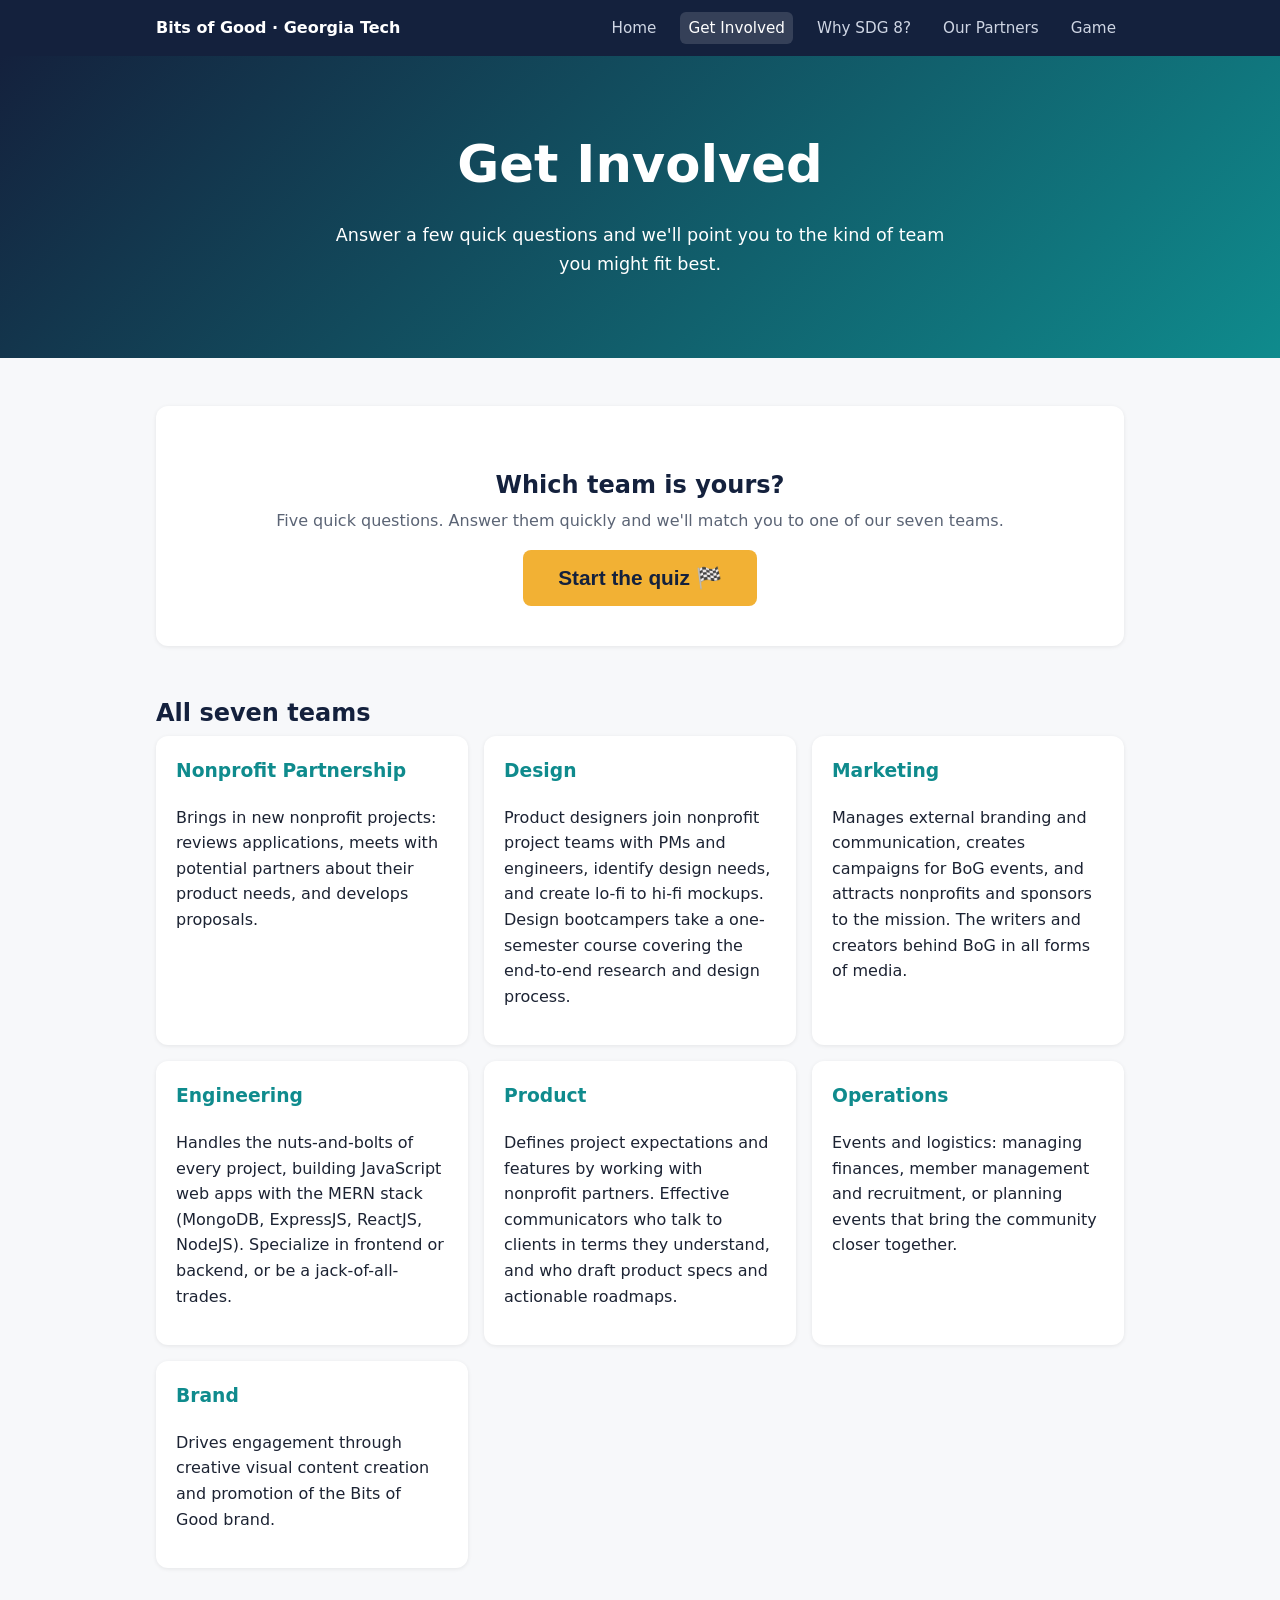
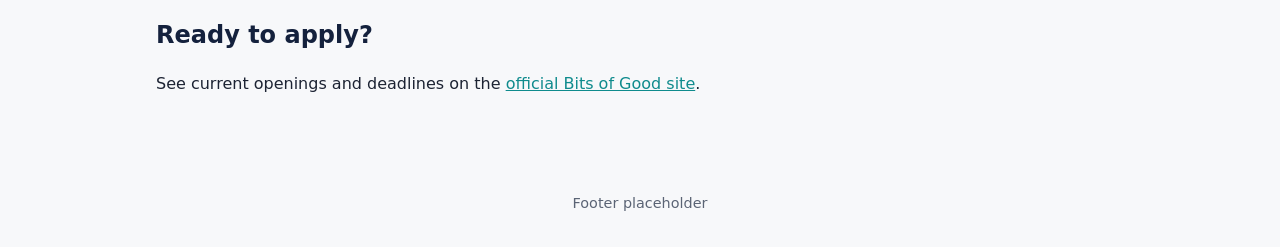
==== get-involved.html @ ae55c81c "Scaffolding and Initial Quiz Feature" ====
<!DOCTYPE html>
<html lang="en"><head><meta charset="utf-8"><meta name="viewport" content="width=device-width,initial-scale=1">
<title>Get Involved | Bits of Good @ Georgia Tech</title><link rel="stylesheet" href="style.css"></head>
<body><header><nav><a class="brand" href="index.html">Bits of Good · Georgia Tech</a><a href="index.html">Home</a><a href="get-involved.html" class="active">Get Involved</a><a href="why-sdg8.html">Why SDG 8?</a><a href="partners.html">Our Partners</a><a href="game.html">Game</a></nav></header>
<div class="hero"><h1>Get Involved</h1><p>Answer a few quick questions and we'll point you to the kind of team you might fit best.</p></div>
<main><section class="quiz-start"><div class="card start-card"><h2>Which team is yours?</h2>
<p class="sub">Five quick questions. Answer them quickly and we&#39;ll match you to one of our seven teams.</p>
<button class="btn big-btn" id="quiz-start" type="button">Start the quiz 🏁</button></div></section>
<section><h2>All seven teams</h2><div class="grid" id="team-list"></div></section>
<section><h2>Ready to apply?</h2><p>See current openings and deadlines on the <a href="https://bitsofgood.org/">official Bits of Good site</a>.</p></section></main>
<footer>Footer placeholder</footer>
<script src="script.js"></script></body></html>
---- style.css ----
:root{--navy:#14213d;--teal:#0f8b8d;--gold:#f2b134;--bg:#f7f8fa;--ink:#1c2333;--muted:#5b6475;--card:#fff}
*{box-sizing:border-box}
body{margin:0;font-family:system-ui,-apple-system,"Segoe UI",Roboto,sans-serif;color:var(--ink);background:var(--bg);line-height:1.6}
a{color:var(--teal)}
header{background:var(--navy);position:sticky;top:0;z-index:10}
nav{max-width:1000px;margin:auto;display:flex;flex-wrap:wrap;align-items:center;gap:.25rem 1rem;padding:.75rem 1rem}
nav .brand{color:#fff;font-weight:700;margin-right:auto;text-decoration:none}
nav a:not(.brand){color:#cfd6e4;text-decoration:none;padding:.25rem .5rem;border-radius:6px;font-size:.95rem}
nav a:not(.brand):hover,nav a.active{color:#fff;background:rgba(255,255,255,.14)}
main{max-width:1000px;margin:auto;padding:0 1rem 3rem}
.hero{background:linear-gradient(135deg,var(--navy),var(--teal));color:#fff;padding:4rem 1rem;text-align:center}
.hero h1{margin:.2rem 0;font-size:clamp(2rem,5vw,3.2rem)}
.hero p{max-width:640px;margin:1rem auto;font-size:1.1rem}
.tag{display:inline-block;background:var(--gold);color:var(--navy);font-weight:700;font-size:.8rem;padding:.2rem .7rem;border-radius:99px}
section{margin-top:3rem}
h2{color:var(--navy);margin-bottom:.25rem}
.sub{color:var(--muted);margin-top:0}
.grid{display:grid;grid-template-columns:repeat(auto-fit,minmax(260px,1fr));gap:1rem}
.card{background:var(--card);border-radius:12px;padding:1.25rem;box-shadow:0 1px 4px rgba(0,0,0,.08)}
.card h3{margin-top:0;color:var(--teal)}
.btn{display:inline-block;background:var(--gold);color:var(--navy);font-weight:700;border:0;border-radius:8px;padding:.7rem 1.3rem;text-decoration:none;cursor:pointer;font-size:1rem}
.btn:hover{filter:brightness(.95)}
.btn.secondary{background:var(--navy);color:#fff}
.stats{display:flex;flex-wrap:wrap;gap:2rem;align-items:center;justify-content:center}
.big{font-size:3.5rem;font-weight:800;color:var(--teal);line-height:1}
.pie{width:180px;height:180px;border-radius:50%;background:conic-gradient(var(--teal) 0 56%,#d9dee8 56% 100%)}
.legend{font-size:.9rem;color:var(--muted)}
.video{aspect-ratio:16/9;background:var(--navy);color:#fff;border-radius:12px;display:grid;place-items:center;text-align:center}
.video iframe{width:100%;height:100%;border:0;border-radius:12px}
.quiz fieldset{border:0;padding:0;margin:0 0 1rem}
.quiz legend{font-weight:700;margin-bottom:.4rem}
.quiz label{display:block;padding:.45rem .7rem;border:1px solid #d9dee8;border-radius:8px;margin:.3rem 0;cursor:pointer;background:#fff}
.quiz label:hover{border-color:var(--teal)}
.result{margin-top:1rem;padding:1rem;border-left:5px solid var(--gold);background:#fff8e6;border-radius:8px}
.hidden{display:none}
.tbd{color:#9a6b00;font-style:italic}
footer{text-align:center;color:var(--muted);padding:2rem 1rem;font-size:.9rem}
.game-opts button{display:block;width:100%;text-align:left;margin:.4rem 0;padding:.7rem;border:1px solid #d9dee8;border-radius:8px;background:#fff;font-size:1rem;cursor:pointer}
.game-opts button:hover{border-color:var(--teal)}
.game-opts button.right{background:#d8f3e7;border-color:#2a9d6f}
.game-opts button.wrong{background:#fde1e1;border-color:#d64545}

/* Race quiz */
.start-card{text-align:center;padding:2.5rem 1.5rem}
.big-btn{font-size:1.3rem;padding:1rem 2.2rem;animation:pulse 1.8s ease-in-out infinite}
@keyframes pulse{50%{transform:scale(1.06)}}
.race{position:fixed;inset:0;z-index:100;display:flex;flex-direction:column;color:#fff;overflow:auto;
  background:repeating-linear-gradient(90deg,transparent 0 80px,rgba(255,255,255,.05) 80px 84px),linear-gradient(160deg,#0b1226,var(--navy) 50%,#0b5c5e);
  background-size:84px 100%,100% 100%;animation:road 1.2s linear infinite}
@keyframes road{to{background-position:-84px 0,0 0}}
.race.hidden{display:none}
.race-close{position:absolute;top:1rem;right:1rem;z-index:2;background:rgba(255,255,255,.15);color:#fff;border:0;border-radius:50%;width:2.5rem;height:2.5rem;font-size:1.1rem;cursor:pointer}
.race-track{position:relative;height:10px;background:rgba(255,255,255,.2);border-radius:99px;margin:1.6rem 5rem 0 1.5rem}
.race-fill{height:100%;width:0;background:var(--gold);border-radius:99px;transition:width .5s ease}
.race-car{position:absolute;top:-1.1rem;left:0;font-size:1.8rem;transform:translateX(-50%);transition:left .5s ease}
.race-flag{position:absolute;right:-2.2rem;top:-1rem;font-size:1.6rem}
.race-stage{flex:1;display:grid;place-items:center;padding:2rem 1rem}
.zoom-card{width:min(900px,100%);text-align:center;animation:zoomIn .55s cubic-bezier(.2,.9,.3,1.2) both}
.zoom-card.zoom-out{animation:zoomOut .4s ease-in forwards}
@keyframes zoomIn{from{transform:scale(.3);opacity:0;filter:blur(8px)}to{transform:scale(1);opacity:1;filter:blur(0)}}
@keyframes zoomOut{to{transform:scale(1.8);opacity:0;filter:blur(6px)}}
.q-count{color:var(--gold);font-weight:700;letter-spacing:.08em;text-transform:uppercase;font-size:.9rem}
.zoom-card h2{color:#fff;font-size:clamp(1.8rem,5vw,3.2rem);line-height:1.15;margin:.6rem 0 2rem}
.q-opts{display:grid;grid-template-columns:repeat(auto-fit,minmax(240px,1fr));gap:1rem}
.q-opt{display:flex;align-items:center;gap:.8rem;text-align:left;font-size:1.15rem;color:#fff;background:rgba(255,255,255,.1);border:2px solid rgba(255,255,255,.25);border-radius:14px;padding:1.1rem;cursor:pointer;transition:transform .15s,background .15s,border-color .15s}
.q-opt:hover{transform:translateY(-4px) scale(1.03);background:rgba(255,255,255,.2);border-color:var(--gold)}
.q-opt.chosen{background:var(--gold);color:var(--navy);border-color:var(--gold);transform:scale(1.05)}
.q-key{flex:none;display:grid;place-items:center;width:2rem;height:2rem;border-radius:8px;background:var(--gold);color:var(--navy);font-weight:800}
.q-opt.chosen .q-key{background:var(--navy);color:var(--gold)}
.result-card p{font-size:1.15rem;max-width:700px;margin:.5rem auto}
.runner-up{color:#cfd6e4;font-size:1rem!important}
.result-actions{margin-top:1.8rem;display:flex;gap:1rem;justify-content:center;flex-wrap:wrap}
.result-actions .btn.secondary{background:#fff;color:var(--navy)}
@media (prefers-reduced-motion:reduce){.race,.big-btn{animation:none}.zoom-card{animation:none}.zoom-card.zoom-out{animation:none;opacity:0}}
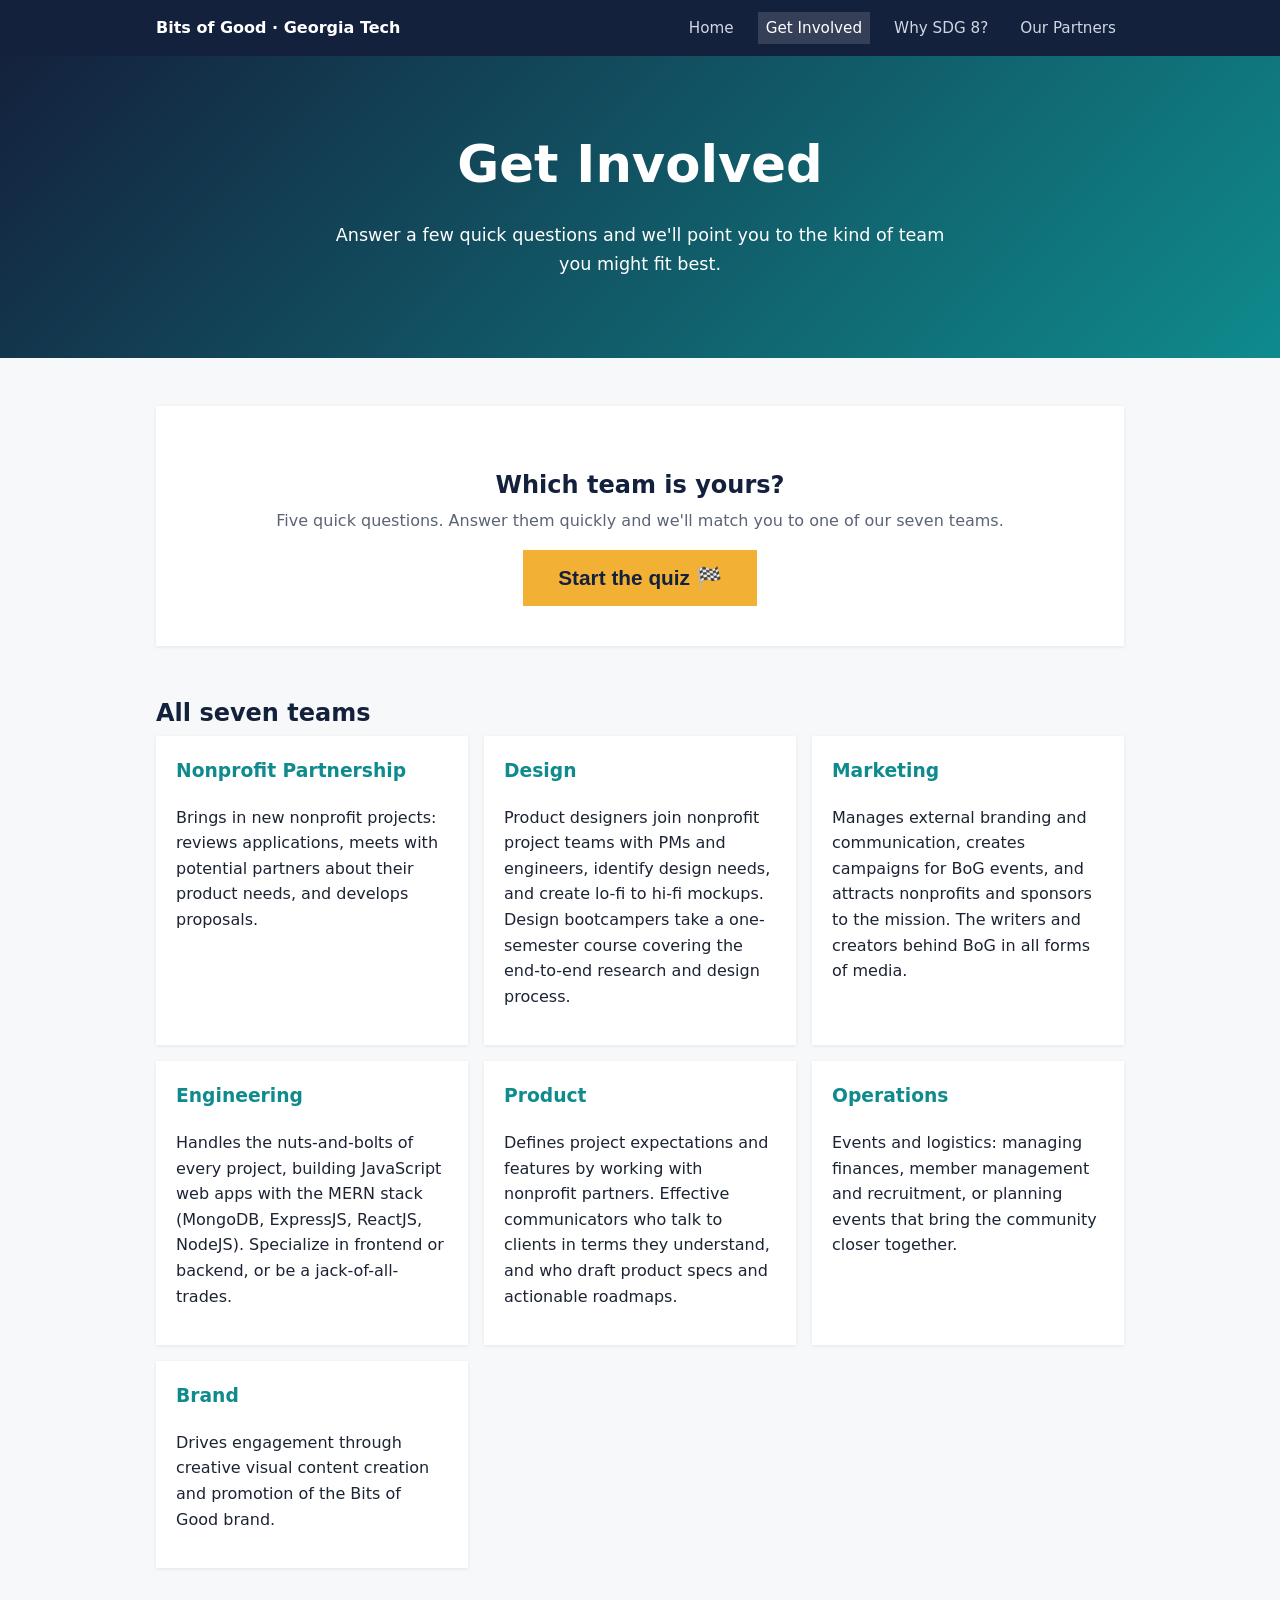
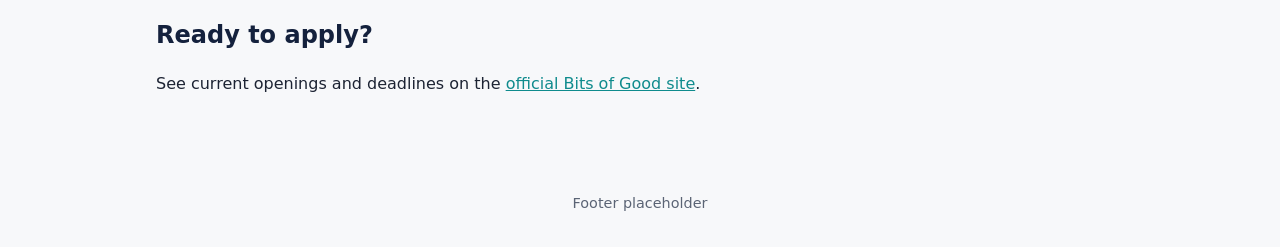
==== commit df900e2a: "Home page updates" ====
--- a/get-involved.html
+++ b/get-involved.html
@@ -1,7 +1,7 @@
 <!DOCTYPE html>
 <html lang="en"><head><meta charset="utf-8"><meta name="viewport" content="width=device-width,initial-scale=1">
 <title>Get Involved | Bits of Good @ Georgia Tech</title><link rel="stylesheet" href="style.css"></head>
-<body><header><nav><a class="brand" href="index.html">Bits of Good · Georgia Tech</a><a href="index.html">Home</a><a href="get-involved.html" class="active">Get Involved</a><a href="why-sdg8.html">Why SDG 8?</a><a href="partners.html">Our Partners</a><a href="game.html">Game</a></nav></header>
+<body><header><nav><a class="brand" href="index.html">Bits of Good · Georgia Tech</a><a href="index.html">Home</a><a href="get-involved.html" class="active">Get Involved</a><a href="why-sdg8.html">Why SDG 8?</a><a href="partners.html">Our Partners</a></nav></header>
 <div class="hero"><h1>Get Involved</h1><p>Answer a few quick questions and we'll point you to the kind of team you might fit best.</p></div>
 <main><section class="quiz-start"><div class="card start-card"><h2>Which team is yours?</h2>
 <p class="sub">Five quick questions. Answer them quickly and we&#39;ll match you to one of our seven teams.</p>
--- a/style.css
+++ b/style.css
@@ -5,37 +5,37 @@
 header{background:var(--navy);position:sticky;top:0;z-index:10}
 nav{max-width:1000px;margin:auto;display:flex;flex-wrap:wrap;align-items:center;gap:.25rem 1rem;padding:.75rem 1rem}
 nav .brand{color:#fff;font-weight:700;margin-right:auto;text-decoration:none}
-nav a:not(.brand){color:#cfd6e4;text-decoration:none;padding:.25rem .5rem;border-radius:6px;font-size:.95rem}
+nav a:not(.brand){color:#cfd6e4;text-decoration:none;padding:.25rem .5rem;font-size:.95rem}
 nav a:not(.brand):hover,nav a.active{color:#fff;background:rgba(255,255,255,.14)}
 main{max-width:1000px;margin:auto;padding:0 1rem 3rem}
 .hero{background:linear-gradient(135deg,var(--navy),var(--teal));color:#fff;padding:4rem 1rem;text-align:center}
 .hero h1{margin:.2rem 0;font-size:clamp(2rem,5vw,3.2rem)}
 .hero p{max-width:640px;margin:1rem auto;font-size:1.1rem}
-.tag{display:inline-block;background:var(--gold);color:var(--navy);font-weight:700;font-size:.8rem;padding:.2rem .7rem;border-radius:99px}
+.tag{display:inline-block;background:var(--gold);color:var(--navy);font-weight:700;font-size:.8rem;padding:.2rem .7rem}
 section{margin-top:3rem}
 h2{color:var(--navy);margin-bottom:.25rem}
 .sub{color:var(--muted);margin-top:0}
 .grid{display:grid;grid-template-columns:repeat(auto-fit,minmax(260px,1fr));gap:1rem}
-.card{background:var(--card);border-radius:12px;padding:1.25rem;box-shadow:0 1px 4px rgba(0,0,0,.08)}
+.card{background:var(--card);padding:1.25rem;box-shadow:0 1px 4px rgba(0,0,0,.08)}
 .card h3{margin-top:0;color:var(--teal)}
-.btn{display:inline-block;background:var(--gold);color:var(--navy);font-weight:700;border:0;border-radius:8px;padding:.7rem 1.3rem;text-decoration:none;cursor:pointer;font-size:1rem}
+.btn{display:inline-block;background:var(--gold);color:var(--navy);font-weight:700;border:0;padding:.7rem 1.3rem;text-decoration:none;cursor:pointer;font-size:1rem}
 .btn:hover{filter:brightness(.95)}
 .btn.secondary{background:var(--navy);color:#fff}
 .stats{display:flex;flex-wrap:wrap;gap:2rem;align-items:center;justify-content:center}
 .big{font-size:3.5rem;font-weight:800;color:var(--teal);line-height:1}
-.pie{width:180px;height:180px;border-radius:50%;background:conic-gradient(var(--teal) 0 56%,#d9dee8 56% 100%)}
+.pie{width:180px;height:180px;background:conic-gradient(var(--teal) 0 56%,#d9dee8 56% 100%)}
 .legend{font-size:.9rem;color:var(--muted)}
-.video{aspect-ratio:16/9;background:var(--navy);color:#fff;border-radius:12px;display:grid;place-items:center;text-align:center}
-.video iframe{width:100%;height:100%;border:0;border-radius:12px}
+.video{aspect-ratio:16/9;background:var(--navy);color:#fff;display:grid;place-items:center;text-align:center}
+.video iframe{width:100%;height:100%;border:0}
 .quiz fieldset{border:0;padding:0;margin:0 0 1rem}
 .quiz legend{font-weight:700;margin-bottom:.4rem}
-.quiz label{display:block;padding:.45rem .7rem;border:1px solid #d9dee8;border-radius:8px;margin:.3rem 0;cursor:pointer;background:#fff}
+.quiz label{display:block;padding:.45rem .7rem;border:1px solid #d9dee8;margin:.3rem 0;cursor:pointer;background:#fff}
 .quiz label:hover{border-color:var(--teal)}
-.result{margin-top:1rem;padding:1rem;border-left:5px solid var(--gold);background:#fff8e6;border-radius:8px}
+.result{margin-top:1rem;padding:1rem;border-left:5px solid var(--gold);background:#fff8e6}
 .hidden{display:none}
 .tbd{color:#9a6b00;font-style:italic}
 footer{text-align:center;color:var(--muted);padding:2rem 1rem;font-size:.9rem}
-.game-opts button{display:block;width:100%;text-align:left;margin:.4rem 0;padding:.7rem;border:1px solid #d9dee8;border-radius:8px;background:#fff;font-size:1rem;cursor:pointer}
+.game-opts button{display:block;width:100%;text-align:left;margin:.4rem 0;padding:.7rem;border:1px solid #d9dee8;background:#fff;font-size:1rem;cursor:pointer}
 .game-opts button:hover{border-color:var(--teal)}
 .game-opts button.right{background:#d8f3e7;border-color:#2a9d6f}
 .game-opts button.wrong{background:#fde1e1;border-color:#d64545}
@@ -49,9 +49,9 @@
   background-size:84px 100%,100% 100%;animation:road 1.2s linear infinite}
 @keyframes road{to{background-position:-84px 0,0 0}}
 .race.hidden{display:none}
-.race-close{position:absolute;top:1rem;right:1rem;z-index:2;background:rgba(255,255,255,.15);color:#fff;border:0;border-radius:50%;width:2.5rem;height:2.5rem;font-size:1.1rem;cursor:pointer}
-.race-track{position:relative;height:10px;background:rgba(255,255,255,.2);border-radius:99px;margin:1.6rem 5rem 0 1.5rem}
-.race-fill{height:100%;width:0;background:var(--gold);border-radius:99px;transition:width .5s ease}
+.race-close{position:absolute;top:1rem;right:1rem;z-index:2;background:rgba(255,255,255,.15);color:#fff;border:0;width:2.5rem;height:2.5rem;font-size:1.1rem;cursor:pointer}
+.race-track{position:relative;height:10px;background:rgba(255,255,255,.2);margin:1.6rem 5rem 0 1.5rem}
+.race-fill{height:100%;width:0;background:var(--gold);transition:width .5s ease}
 .race-car{position:absolute;top:-1.1rem;left:0;font-size:1.8rem;transform:translateX(-50%);transition:left .5s ease}
 .race-flag{position:absolute;right:-2.2rem;top:-1rem;font-size:1.6rem}
 .race-stage{flex:1;display:grid;place-items:center;padding:2rem 1rem}
@@ -62,13 +62,50 @@
 .q-count{color:var(--gold);font-weight:700;letter-spacing:.08em;text-transform:uppercase;font-size:.9rem}
 .zoom-card h2{color:#fff;font-size:clamp(1.8rem,5vw,3.2rem);line-height:1.15;margin:.6rem 0 2rem}
 .q-opts{display:grid;grid-template-columns:repeat(auto-fit,minmax(240px,1fr));gap:1rem}
-.q-opt{display:flex;align-items:center;gap:.8rem;text-align:left;font-size:1.15rem;color:#fff;background:rgba(255,255,255,.1);border:2px solid rgba(255,255,255,.25);border-radius:14px;padding:1.1rem;cursor:pointer;transition:transform .15s,background .15s,border-color .15s}
+.q-opt{display:flex;align-items:center;gap:.8rem;text-align:left;font-size:1.15rem;color:#fff;background:rgba(255,255,255,.1);border:2px solid rgba(255,255,255,.25);padding:1.1rem;cursor:pointer;transition:transform .15s,background .15s,border-color .15s}
 .q-opt:hover{transform:translateY(-4px) scale(1.03);background:rgba(255,255,255,.2);border-color:var(--gold)}
 .q-opt.chosen{background:var(--gold);color:var(--navy);border-color:var(--gold);transform:scale(1.05)}
-.q-key{flex:none;display:grid;place-items:center;width:2rem;height:2rem;border-radius:8px;background:var(--gold);color:var(--navy);font-weight:800}
+.q-key{flex:none;display:grid;place-items:center;width:2rem;height:2rem;background:var(--gold);color:var(--navy);font-weight:800}
 .q-opt.chosen .q-key{background:var(--navy);color:var(--gold)}
 .result-card p{font-size:1.15rem;max-width:700px;margin:.5rem auto}
 .runner-up{color:#cfd6e4;font-size:1rem!important}
 .result-actions{margin-top:1.8rem;display:flex;gap:1rem;justify-content:center;flex-wrap:wrap}
 .result-actions .btn.secondary{background:#fff;color:var(--navy)}
 @media (prefers-reduced-motion:reduce){.race,.big-btn{animation:none}.zoom-card{animation:none}.zoom-card.zoom-out{animation:none;opacity:0}}
+
+/* Home scroll effects */
+.hero-fx{position:relative;overflow:hidden;min-height:80vh;display:grid;place-items:center}
+.hero-inner{position:relative;z-index:1;width:100%}
+.blob{position:absolute;filter:blur(40px);opacity:.5;animation:float 8s ease-in-out infinite}
+.b1{width:340px;height:340px;background:var(--gold);top:-60px;left:-80px}
+.b2{width:280px;height:280px;background:#3ad0c9;bottom:-40px;right:-40px;animation-delay:-3s}
+.b3{width:180px;height:180px;background:#fff;top:35%;left:55%;opacity:.25;animation-delay:-5s}
+@keyframes float{50%{margin-top:30px;margin-left:20px}}
+.reveal{opacity:0;transform:translateY(50px);transition:opacity .7s ease var(--d,0s),transform .7s cubic-bezier(.2,.8,.3,1) var(--d,0s)}
+.reveal.from-left{transform:translateX(-80px)}
+.reveal.from-right{transform:translateX(80px)}
+.reveal.in{opacity:1;transform:none}
+.dual{display:grid;grid-template-columns:1fr 1fr;gap:2.5rem}
+.thread{position:relative;padding-left:1.8rem}
+.thread .card{margin-bottom:1rem}
+.thread-title{margin:0 0 1rem;font-size:1.4rem;color:var(--navy)}
+.timeline{position:absolute;left:0;top:.5rem;bottom:.5rem;width:5px;background:#d9dee8}
+.timeline-fill{width:100%;height:0}
+.thread-students .timeline-fill{background:var(--gold)}
+.thread-nonprofits .timeline-fill{background:var(--teal)}
+.thread-students .card h3{color:#b07a00}
+.merge{margin-top:1.5rem;text-align:center;color:#fff;padding:1.8rem 1rem;background:linear-gradient(90deg,#c58b00,var(--navy) 50%,var(--teal));display:grid;gap:.3rem;font-size:1.15rem}
+.merge span{opacity:.85;font-size:1rem}
+@media (max-width:700px){.dual{grid-template-columns:1fr}}
+.path{text-align:center;background:linear-gradient(135deg,var(--navy),var(--teal));color:#fff;padding:3rem 1.5rem}
+.path h2{color:#fff}.path .sub{color:#d6e6ee}
+.video-scale{transform:scale(.8);transition:transform .1s linear}
+@media (prefers-reduced-motion:reduce){.blob{animation:none}.reveal,.reveal.from-left,.reveal.from-right{opacity:1;transform:none;transition:none}}
+
+/* Keep circles circular */
+.pie,.blob,.step-num{border-radius:50%}
+
+.hero .wordmark{font-family:Outfit,"Avenir Next",system-ui,sans-serif;font-weight:500;font-size:clamp(2.5rem,16vw,14rem);white-space:nowrap;letter-spacing:-.02em;line-height:1;margin:1.4rem 0 1rem;text-align:center;color:#fff}
+.hero-sub{font-size:clamp(1.3rem,3vw,1.9rem)!important;font-weight:600;line-height:1.3}
+.dot-i{position:relative;display:inline-block}
+.dot-i::before{content:"";position:absolute;left:50%;top:.02em;width:.15em;height:.15em;background:#f0a04b;transform:translateX(-50%)}
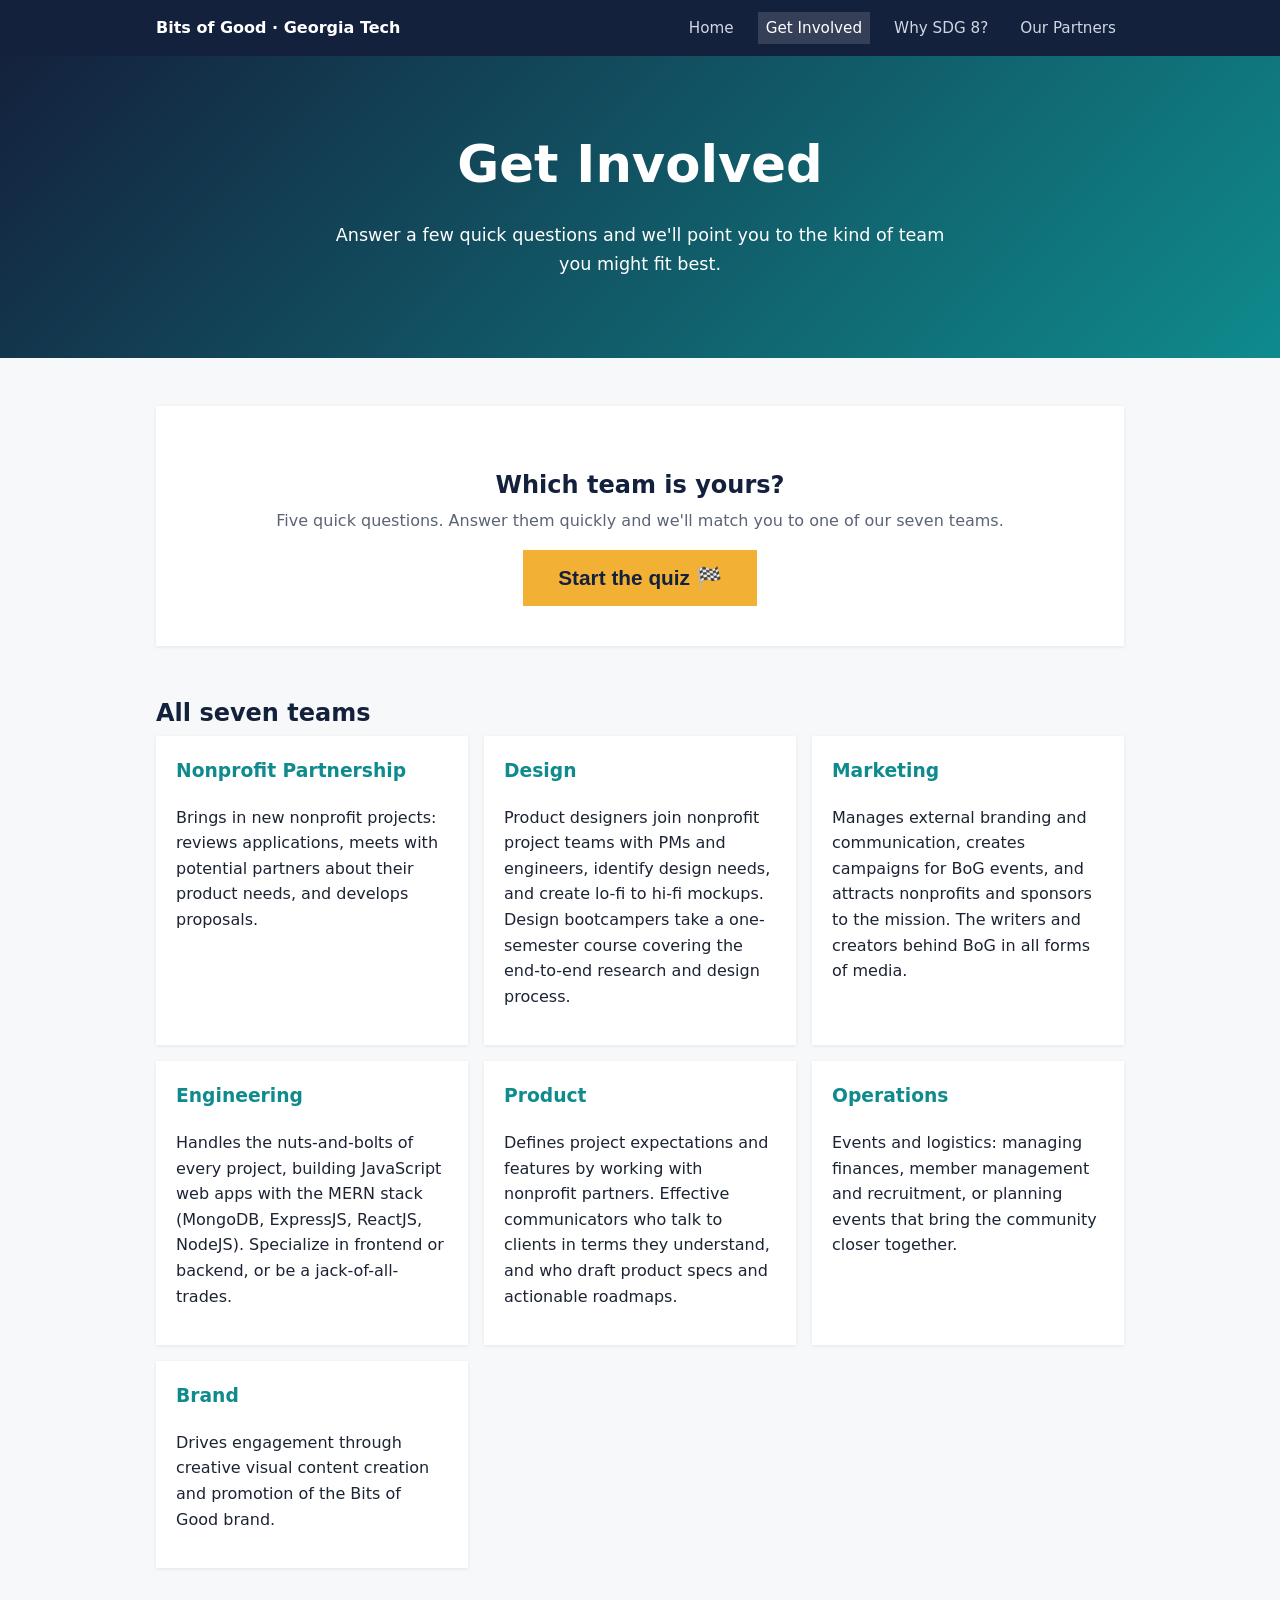
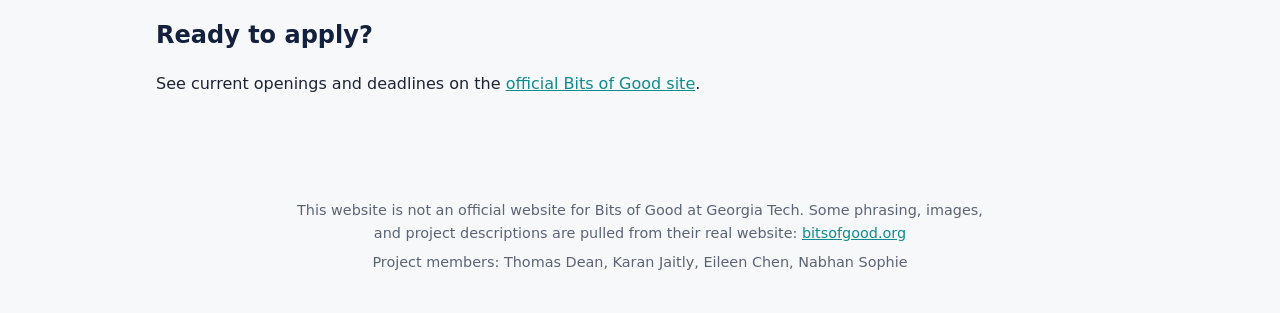
==== commit 332b350a: "Add images and footer" ====
--- a/get-involved.html
+++ b/get-involved.html
@@ -8,5 +8,8 @@
 <button class="btn big-btn" id="quiz-start" type="button">Start the quiz 🏁</button></div></section>
 <section><h2>All seven teams</h2><div class="grid" id="team-list"></div></section>
 <section><h2>Ready to apply?</h2><p>See current openings and deadlines on the <a href="https://bitsofgood.org/">official Bits of Good site</a>.</p></section></main>
-<footer>Footer placeholder</footer>
+<footer>
+<p>This website is not an official website for Bits of Good at Georgia Tech. Some phrasing, images, and project descriptions are pulled from their real website: <a href="https://bitsofgood.org/">bitsofgood.org</a></p>
+<p>Project members: Thomas Dean, Karan Jaitly, Eileen Chen, Nabhan Sophie</p>
+</footer>
 <script src="script.js"></script></body></html>
--- a/style.css
+++ b/style.css
@@ -16,6 +16,9 @@
 h2{color:var(--navy);margin-bottom:.25rem}
 .sub{color:var(--muted);margin-top:0}
 .grid{display:grid;grid-template-columns:repeat(auto-fit,minmax(260px,1fr));gap:1rem}
+#partner-logos{margin-top:1.5rem}
+.logo-row{display:flex;flex-wrap:wrap;align-items:center;justify-content:center;gap:1rem 2rem;background:var(--card);padding:1rem 1.5rem;box-shadow:0 1px 4px rgba(0,0,0,.08)}
+.logo-row img{height:72px;width:auto;max-width:130px;object-fit:contain}
 .card{background:var(--card);padding:1.25rem;box-shadow:0 1px 4px rgba(0,0,0,.08)}
 .card h3{margin-top:0;color:var(--teal)}
 .btn{display:inline-block;background:var(--gold);color:var(--navy);font-weight:700;border:0;padding:.7rem 1.3rem;text-decoration:none;cursor:pointer;font-size:1rem}
@@ -35,6 +38,7 @@
 .hidden{display:none}
 .tbd{color:#9a6b00;font-style:italic}
 footer{text-align:center;color:var(--muted);padding:2rem 1rem;font-size:.9rem}
+footer p{max-width:700px;margin:.4rem auto}
 .game-opts button{display:block;width:100%;text-align:left;margin:.4rem 0;padding:.7rem;border:1px solid #d9dee8;background:#fff;font-size:1rem;cursor:pointer}
 .game-opts button:hover{border-color:var(--teal)}
 .game-opts button.right{background:#d8f3e7;border-color:#2a9d6f}
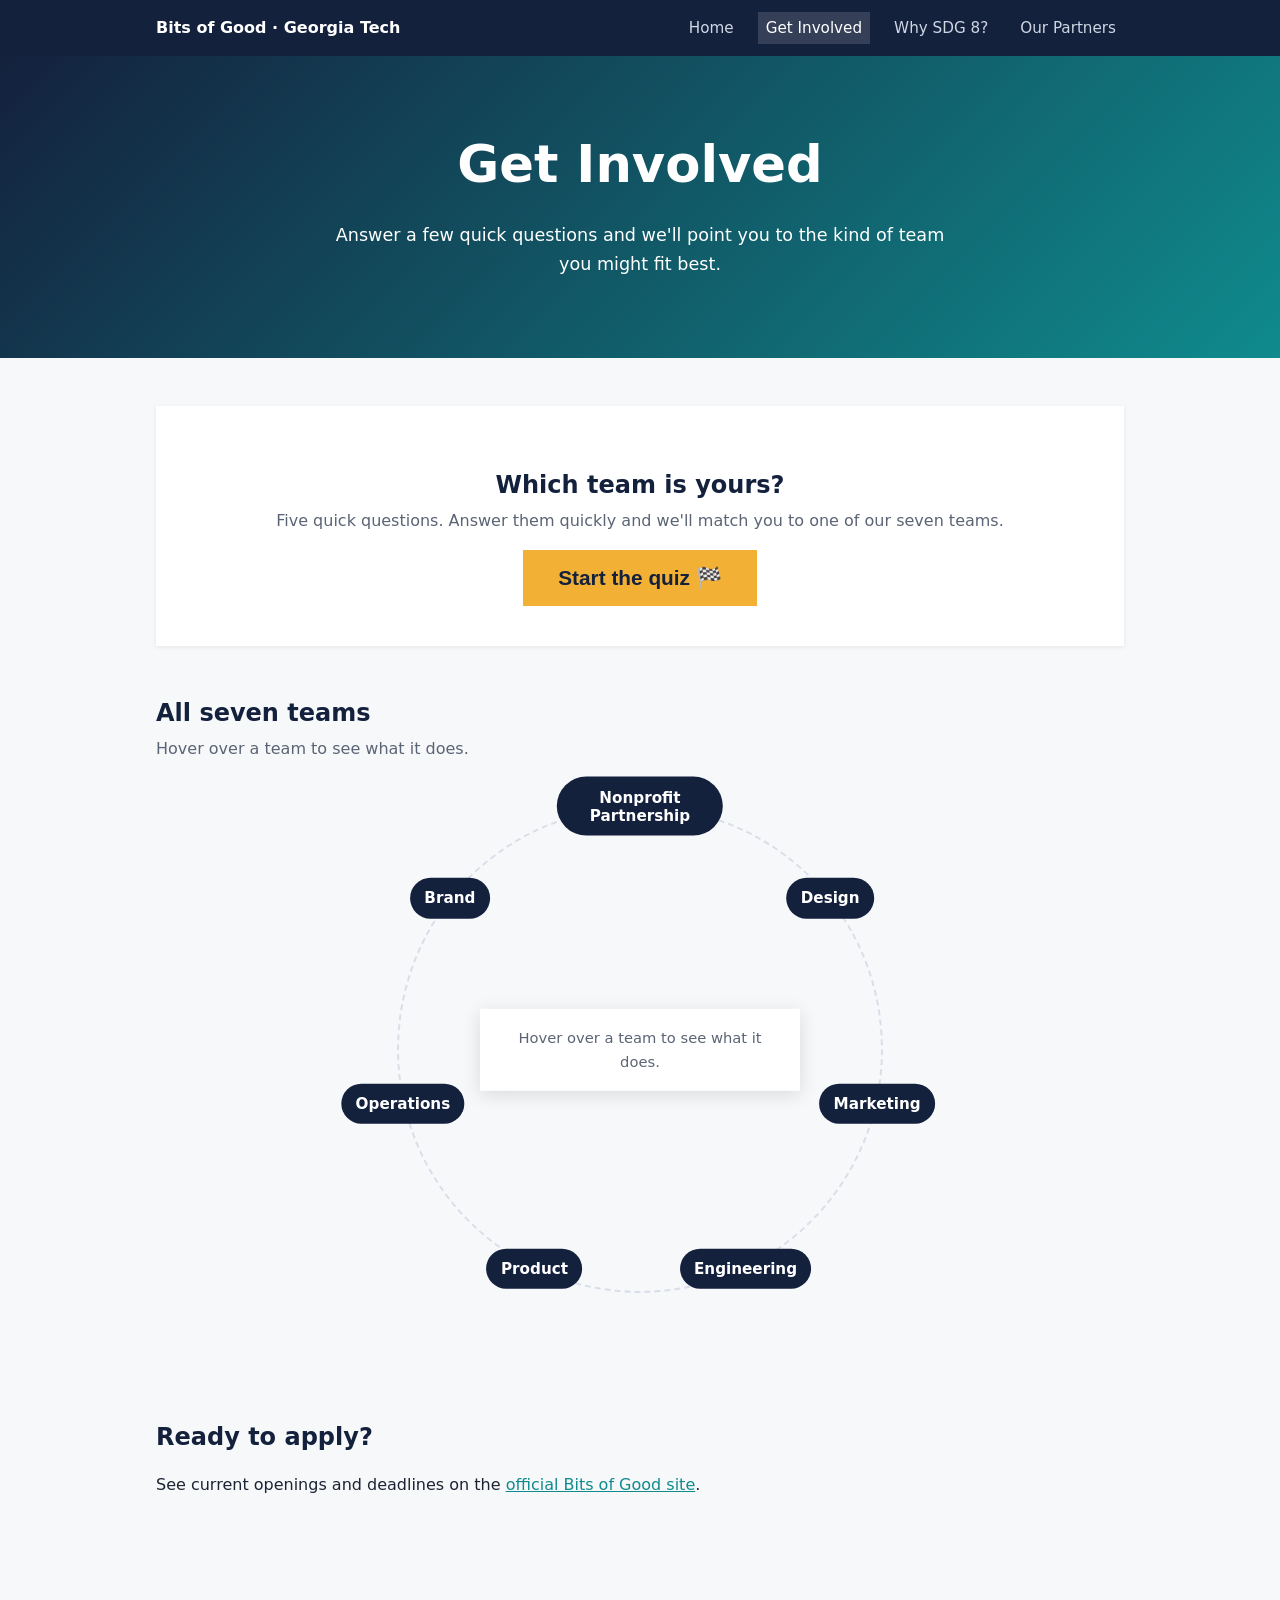
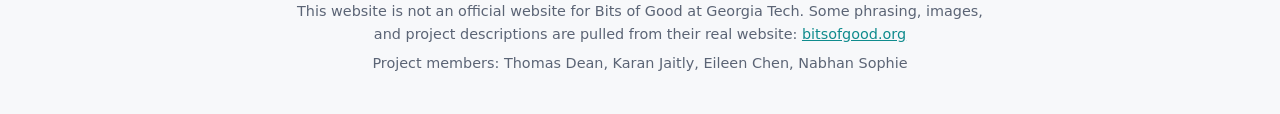
==== commit 081c45d9: "ring for roles" ====
--- a/get-involved.html
+++ b/get-involved.html
@@ -6,7 +6,7 @@
 <main><section class="quiz-start"><div class="card start-card"><h2>Which team is yours?</h2>
 <p class="sub">Five quick questions. Answer them quickly and we&#39;ll match you to one of our seven teams.</p>
 <button class="btn big-btn" id="quiz-start" type="button">Start the quiz 🏁</button></div></section>
-<section><h2>All seven teams</h2><div class="grid" id="team-list"></div></section>
+<section><h2>All seven teams</h2><p class="sub">Hover over a team to see what it does.</p><div class="team-wheel" id="team-list"></div></section>
 <section><h2>Ready to apply?</h2><p>See current openings and deadlines on the <a href="https://bitsofgood.org/">official Bits of Good site</a>.</p></section></main>
 <footer>
 <p>This website is not an official website for Bits of Good at Georgia Tech. Some phrasing, images, and project descriptions are pulled from their real website: <a href="https://bitsofgood.org/">bitsofgood.org</a></p>
--- a/style.css
+++ b/style.css
@@ -75,7 +75,35 @@
 .runner-up{color:#cfd6e4;font-size:1rem!important}
 .result-actions{margin-top:1.8rem;display:flex;gap:1rem;justify-content:center;flex-wrap:wrap}
 .result-actions .btn.secondary{background:#fff;color:var(--navy)}
-@media (prefers-reduced-motion:reduce){.race,.big-btn{animation:none}.zoom-card{animation:none}.zoom-card.zoom-out{animation:none;opacity:0}}
+.team-wheel{position:relative;width:min(100% - 16rem,640px);aspect-ratio:1;margin:-3rem auto 1.5rem}
+.team-wheel::before{content:"";position:absolute;inset:12%;border:2px dashed #d9dee8;border-radius:50%}
+.team-node{position:absolute;transform:translate(-50%,-50%);max-width:26%;padding:.7rem .9rem;background:var(--navy);color:#fff;border:0;border-radius:2rem;font:inherit;font-weight:700;font-size:.95rem;line-height:1.2;cursor:pointer;transition:transform .2s,background .2s,box-shadow .2s}
+.team-node:hover,.team-node:focus-visible,.team-node.on{transform:translate(-50%,-50%) scale(1.12);background:var(--teal);box-shadow:0 6px 18px rgba(0,0,0,.2);outline:0}
+.team-majors{position:absolute;top:50%;transform:translateY(-50%);overflow:visible;pointer-events:none;opacity:0;transition:opacity .2s}
+.mj-h{font-size:10px;font-weight:700;letter-spacing:.08em;text-transform:uppercase;fill:var(--teal)}
+.mj-t{font-size:12px;font-weight:400;fill:var(--ink)}
+.team-majors-m{display:none}
+.team-majors.r{left:calc(100% + .6rem)}
+.team-majors.l{right:calc(100% + .6rem)}
+.team-node:hover .team-majors,.team-node:focus-visible .team-majors,.team-node.on .team-majors{opacity:1}
+.team-pop{position:absolute;left:50%;top:50%;transform:translate(-50%,-50%);width:50%;padding:1.1rem;background:var(--card);box-shadow:0 4px 18px rgba(0,0,0,.12);text-align:center;font-size:.92rem}
+.team-pop h3{margin:0 0 .4rem;color:var(--teal)}
+.team-pop p{margin:0}
+.team-hint{color:var(--muted)}
+.team-pop.pop-in{animation:teampop .25s cubic-bezier(.2,.8,.3,1.3)}
+@keyframes teampop{from{transform:translate(-50%,-50%) scale(.85);opacity:0}to{transform:translate(-50%,-50%) scale(1);opacity:1}}
+@media (max-width:700px){
+.team-wheel{margin:1.5rem auto;aspect-ratio:auto;display:flex;flex-direction:column;gap:.5rem}
+.team-wheel::before{display:none}
+.team-node,.team-node:hover,.team-node:focus-visible,.team-node.on{position:static!important;transform:none;max-width:none;border-radius:0;text-align:left}
+.team-wheel{width:auto}
+.team-majors{display:none}
+.team-majors-m{display:none;margin-top:.3rem;font-size:.8rem;font-weight:400}
+.team-node.on .team-majors-m{display:block}
+.team-pop{position:static;transform:none;width:auto;margin-top:.5rem;order:2}
+.team-pop.pop-in{animation:none}
+}
+@media (prefers-reduced-motion:reduce){.race,.big-btn{animation:none}.zoom-card{animation:none}.zoom-card.zoom-out{animation:none;opacity:0}.team-pop.pop-in{animation:none}}
 
 /* Home scroll effects */
 .hero-fx{position:relative;overflow:hidden;min-height:80vh;display:grid;place-items:center}
